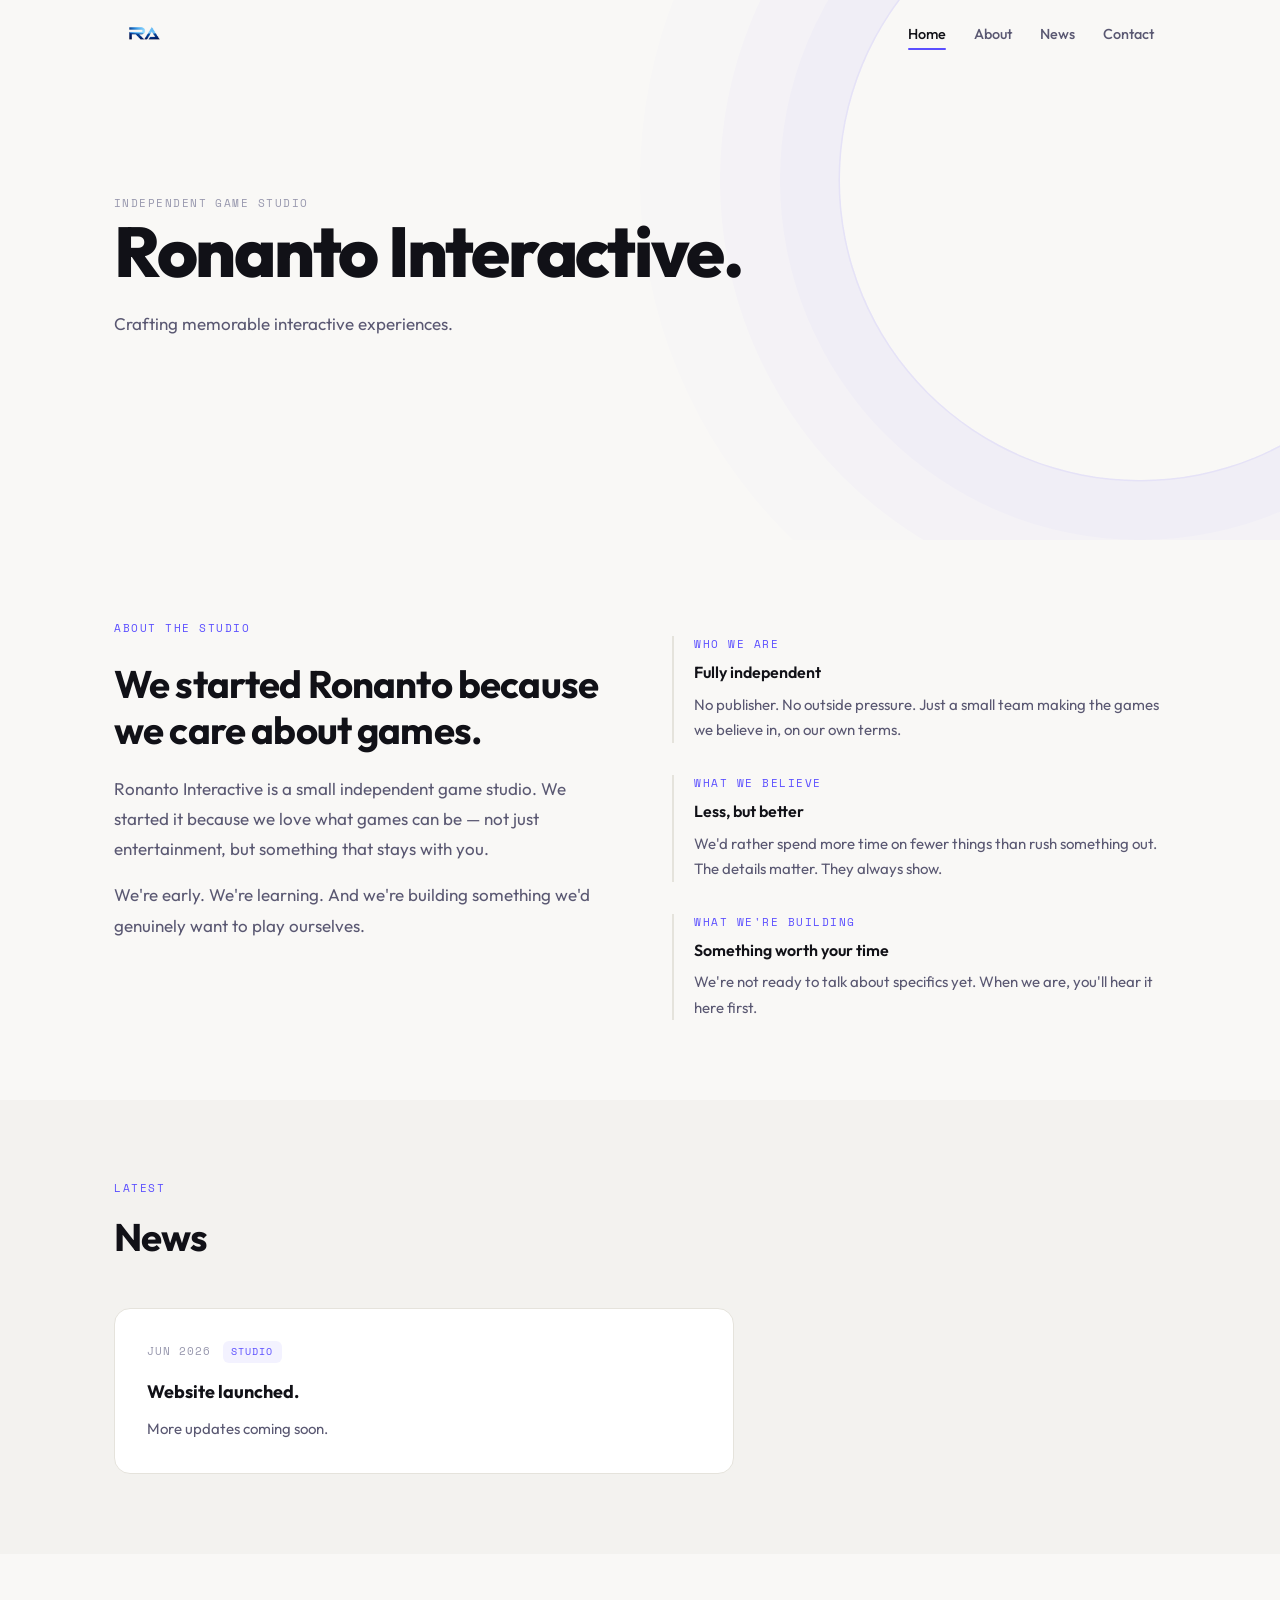
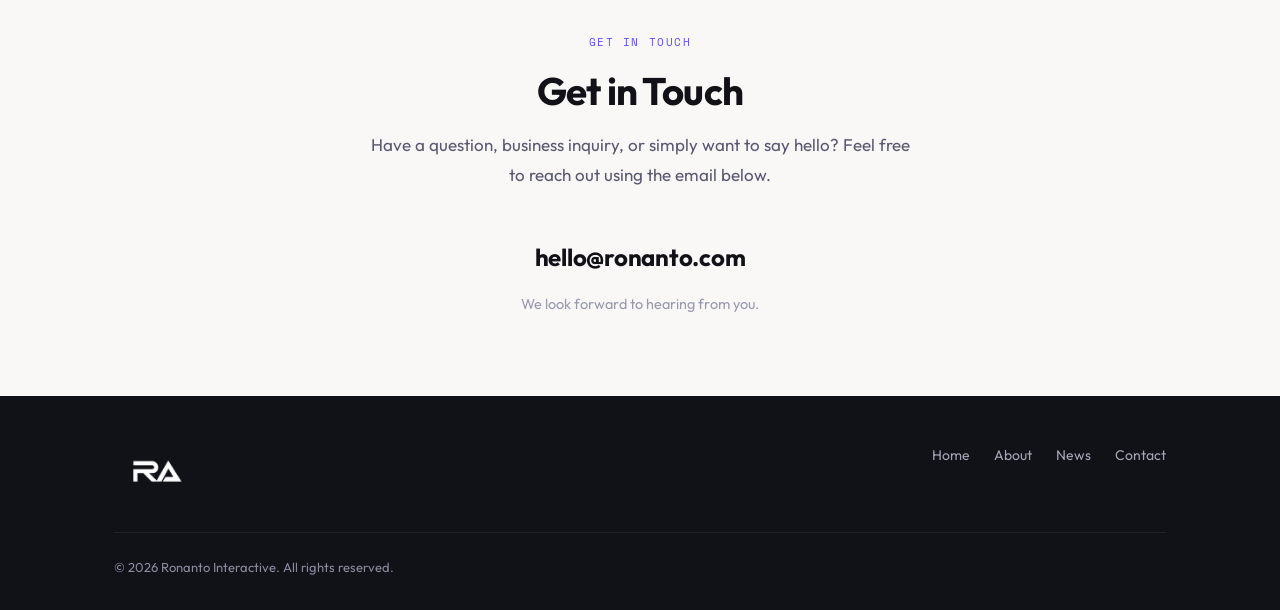
==== index.html @ 03b4ce4c "git commit -m "feat: complete Ronanto Interactive website - build responsive homepage - integrate of" ====
<!DOCTYPE html>
<html lang="en">
<head>
  <meta charset="UTF-8" />
  <meta name="viewport" content="width=device-width, initial-scale=1.0" />
  <meta http-equiv="X-UA-Compatible" content="IE=edge" />

  <!-- ─── Primary SEO ─────────────────────────────────────── -->
  <title>Ronanto Interactive — Independent Game Studio</title>
  <meta
    name="description"
    content="Ronanto Interactive is an independent game studio crafting memorable interactive experiences. Built with intention, craft, and care."
  />
  <meta name="robots"  content="index, follow" />
  <meta name="author"  content="Ronanto Interactive" />

  <!-- Canonical URL -->
  <link rel="canonical" href="https://ronanto.com/" />

  <!-- Browser theme color (mobile address bar) -->
  <meta name="theme-color" content="#F9F8F6" />

  <!-- ─── Open Graph ──────────────────────────────────────── -->
  <meta property="og:type"        content="website" />
  <meta property="og:url"         content="https://ronanto.com/" />
  <meta property="og:site_name"   content="Ronanto Interactive" />
  <meta property="og:title"       content="Ronanto Interactive — Independent Game Studio" />
  <meta property="og:description" content="Crafting memorable interactive experiences. Built with intention, craft, and care." />

  <!-- ─── Twitter / X Card ───────────────────────────────── -->
  <meta name="twitter:card"        content="summary" />
  <meta name="twitter:site"        content="@ronantogames" />
  <meta name="twitter:title"       content="Ronanto Interactive" />
  <meta name="twitter:description" content="An independent game studio crafting memorable interactive experiences." />

  <!-- ─── Favicon (pointing to official PNG logo) ─────────── -->
  <link rel="icon" type="image/png" href="images/logo/ronanto-logo.png" />

  <!-- ─── Fonts ───────────────────────────────────────────── -->
  <link rel="preconnect" href="https://fonts.googleapis.com" />
  <link rel="preconnect" href="https://fonts.gstatic.com" crossorigin />
  <link
    href="https://fonts.googleapis.com/css2?family=Outfit:wght@400;500;600;700;800&family=Space+Mono:wght@400;700&display=swap"
    rel="stylesheet"
  />

  <!-- ─── Stylesheet ──────────────────────────────────────── -->
  <link rel="stylesheet" href="css/main.css" />
</head>

<body>

  <!-- ═══════════════════════════════════════════════════════
       NAVIGATION
       Fixed top bar. Transparent over hero, white on scroll.
       ═══════════════════════════════════════════════════════ -->
  <header id="site-header" role="banner">
    <div class="container nav__inner">

      <a href="#hero" class="nav__logo" aria-label="Ronanto Interactive — go to top">
        <img
          src="images/logo/ronanto-logo.png"
          alt="Ronanto Interactive logo"
          class="nav__logo-img"
          width="1536"
          height="1024"
          loading="eager"
          decoding="async"
          draggable="false"
        />
      </a>

      <!-- Desktop navigation -->
      <nav aria-label="Primary navigation">
        <ul class="nav__links" role="list">
          <li>
            <a href="#hero"    class="nav__link is-active" data-section="hero">
              Home
            </a>
          </li>
          <li>
            <a href="#about"   class="nav__link"           data-section="about">
              About
            </a>
          </li>
          <li>
            <a href="#news"    class="nav__link"           data-section="news">
              News
            </a>
          </li>
          <!--
            FUTURE PAGE SLOT: insert <li><a href="games.html" …>Games</a></li>
            between News and Contact without changing anything else.
          -->
          <li>
            <a href="#contact" class="nav__link"           data-section="contact">
              Contact
            </a>
          </li>
        </ul>
      </nav>

      <!-- Mobile hamburger -->
      <button
        id="hamburger"
        class="nav__hamburger"
        aria-label="Open navigation menu"
        aria-expanded="false"
        aria-controls="mobile-menu"
      >
        <span></span>
        <span></span>
        <span></span>
      </button>

    </div>
  </header>

  <!-- Mobile menu drawer -->
  <div
    id="mobile-menu"
    role="dialog"
    aria-label="Navigation menu"
    aria-hidden="true"
  >
    <a href="#hero"    class="nav__link" data-section="hero">Home</a>
    <a href="#about"   class="nav__link" data-section="about">About</a>
    <a href="#news"    class="nav__link" data-section="news">News</a>
    <a href="#contact" class="nav__link" data-section="contact">Contact</a>
  </div>


  <!-- ═══════════════════════════════════════════════════════
       MAIN CONTENT
       ═══════════════════════════════════════════════════════ -->
  <main id="main-content">

    <!-- ───────────────────────────────────────────────────────
         SECTION 1 · HERO
         ~60 vh. Typography-first. One primary CTA.
         ─────────────────────────────────────────────────────── -->
    <section id="hero" aria-labelledby="hero-heading">
      <div class="container">

        <!-- Studio label (Space Mono) -->
        <span class="hero__label t-mono" aria-label="Independent Game Studio">
          Independent Game Studio
        </span>

        <!-- Studio name — single H1 per page -->
        <h1 class="hero__title t-display" id="hero-heading">
          Ronanto Interactive.
        </h1>

        <!-- Tagline -->
        <p class="hero__tagline t-body">
          Crafting memorable interactive experiences.
        </p>

      </div>
    </section>


    <!-- ───────────────────────────────────────────────────────
         SECTION 2 · ABOUT PREVIEW
         Who we are · What we believe · What we're building.
         No games mentioned.
         ─────────────────────────────────────────────────────── -->
    <section id="about" class="section" aria-labelledby="about-heading">
      <div class="container">
        <div class="about__grid">

          <!-- Left: intro text -->
          <div class="about__text">
            <span class="label reveal">About the Studio</span>
            <h2 class="t-h2 reveal reveal--d1" id="about-heading">
              We started Ronanto because we care about games.
            </h2>
            <p class="t-body reveal reveal--d2">
              Ronanto Interactive is a small independent game studio.
              We started it because we love what games can be — not just
              entertainment, but something that stays with you.
            </p>
            <p class="t-body reveal reveal--d3">
              We're early. We're learning. And we're building something
              we'd genuinely want to play ourselves.
            </p>
          </div>

          <!-- Right: three facts -->
          <div class="about__facts" aria-label="Studio values">

            <div class="fact reveal reveal--d1">
              <span class="label">Who we are</span>
              <h3 class="fact__title">Fully independent</h3>
              <p class="fact__body">
                No publisher. No outside pressure. Just a small team
                making the games we believe in, on our own terms.
              </p>
            </div>

            <div class="fact reveal reveal--d2">
              <span class="label">What we believe</span>
              <h3 class="fact__title">Less, but better</h3>
              <p class="fact__body">
                We'd rather spend more time on fewer things than rush
                something out. The details matter. They always show.
              </p>
            </div>

            <div class="fact reveal reveal--d3">
              <span class="label">What we're building</span>
              <h3 class="fact__title">Something worth your time</h3>
              <p class="fact__body">
                We're not ready to talk about specifics yet. When we are,
                you'll hear it here first.
              </p>
            </div>

          </div>

        </div>
      </div>
    </section>


    <!-- ───────────────────────────────────────────────────────
         SECTION 3 · LATEST NEWS
         Single real update. Intentionally minimal.
         ─────────────────────────────────────────────────────── -->
    <section id="news" class="section section--alt" aria-labelledby="news-heading">
      <div class="container">

        <div class="section-intro reveal">
          <span class="label">Latest</span>
          <h2 class="t-h2 section-intro__title" id="news-heading">News</h2>
        </div>

        <!-- Single update card -->
        <article
          class="news-card reveal reveal--d1"
          aria-labelledby="news-item-1-title"
        >
          <div class="news-card__meta">
            <time class="news-card__date" datetime="2026-06">Jun 2026</time>
            <span class="news-card__tag">Studio</span>
          </div>
          <h3 class="news-card__title" id="news-item-1-title">
            Website launched.
          </h3>
          <p class="news-card__body">
            More updates coming soon.
          </p>
        </article>

      </div>
    </section>


    <!-- ───────────────────────────────────────────────────────
         SECTION 4 · CONTACT
         Centered. Simple. One button.
         ─────────────────────────────────────────────────────── -->
    <section id="contact" class="section" aria-labelledby="contact-heading">
      <div class="container">

        <div class="section-intro section-intro--center reveal">
          <span class="label">Get in Touch</span>
          <h2 class="t-h2 section-intro__title" id="contact-heading">
            Get in Touch
          </h2>
          <p class="t-body section-intro__body">
            Have a question, business inquiry, or simply want to say hello?
            Feel free to reach out using the email below.
          </p>
        </div>

        <div class="contact__body reveal reveal--d1">
          <!-- Plain text — intentionally not a mailto link -->
          <p class="contact__email-text">hello@ronanto.com</p>
          <p class="contact__note t-small">
            We look forward to hearing from you.
          </p>
        </div>

      </div>
    </section>

  </main>


  <!-- ═══════════════════════════════════════════════════════
       FOOTER
       Dark. Studio name, tagline, nav links, copyright.
       ═══════════════════════════════════════════════════════ -->
  <footer id="site-footer" role="contentinfo">
    <div class="container">

      <div class="footer__top">

        <!-- Official Ronanto Interactive logo -->
        <div class="footer__brand">
          <a href="#hero" aria-label="Ronanto Interactive — go to top">
            <img
              src="images/logo/ronanto-logo-white.png"
              alt="Ronanto Interactive logo"
              class="footer__logo-img"
              width="1536"
              height="1024"
              loading="lazy"
              decoding="async"
              draggable="false"
            />
          </a>
        </div>

        <!-- Footer navigation -->
        <nav class="footer__nav" aria-label="Footer navigation">
          <a href="#hero">Home</a>
          <a href="#about">About</a>
          <a href="#news">News</a>
          <!--
            FUTURE: insert <a href="games.html">Games</a> here
            when the Games page is ready.
          -->
          <a href="#contact">Contact</a>
        </nav>

      </div>

      <!-- Bottom row: copyright -->
      <div class="footer__bottom">
        <p class="footer__copy">
          &copy; <span id="footer-year"></span> Ronanto Interactive.
          All rights reserved.
        </p>
      </div>

    </div>
  </footer>


  <!-- ═══════════════════════════════════════════════════════
       SCRIPTS
       ═══════════════════════════════════════════════════════ -->
  <script src="js/main.js"></script>

  <!-- Inline: set copyright year dynamically -->
  <script>
    document.getElementById('footer-year').textContent = new Date().getFullYear();
  </script>

</body>
</html>
---- css/main.css ----
/* ============================================================
   Ronanto Interactive — main.css  |  Version 2.0
   Light Theme · Single stylesheet

   Sections:
     1. Variables
     2. Base
     3. Typography
     4. Layout
     5. Components
        5a. Label
        5b. Section Intro
        5c. Buttons
        5d. Navigation
        5e. Hero
        5f. About Preview
        5g. Latest News
        5h. Contact
        5i. Footer
     6. Animations
     7. Responsive
     8. Utilities
   ============================================================ */

@import url('https://fonts.googleapis.com/css2?family=Outfit:wght@400;500;600;700;800&family=Space+Mono:wght@400;700&display=swap');


/* ============================================================
   1. VARIABLES
   Design tokens — edit here to update the entire site.
   ============================================================ */
:root {
  /* — Backgrounds — */
  --bg:         #F9F8F6;   /* Page: warm off-white */
  --bg-alt:     #F3F2EF;   /* Alternate section tint */
  --surface:    #FFFFFF;   /* Cards, nav on scroll */
  --bg-dark:    #111118;   /* Footer */

  /* — Borders — */
  --border:     #E5E3DC;
  --border-mid: #D4D1C7;

  /* — Text — */
  --text-1:  #111117;   /* Primary */
  --text-2:  #5A5872;   /* Secondary body copy */
  --text-3:  #9898AE;   /* Muted, labels */

  /* — Text on dark (footer) — */
  --text-dark-1: #EEEEF5;

  /* — Accent: single violet — */
  --accent:        #5B4FFF;
  --accent-hover:  #4940E8;
  --accent-bg:     rgba(91, 79, 255, 0.07);
  --accent-border: rgba(91, 79, 255, 0.18);

  /* — Typography — */
  --font-sans: 'Outfit', sans-serif;
  --font-mono: 'Space Mono', monospace;

  /* — Spacing (4 px base) — */
  --s-1:  0.25rem;   /*  4 px */
  --s-2:  0.5rem;    /*  8 px */
  --s-3:  0.75rem;   /* 12 px */
  --s-4:  1rem;      /* 16 px */
  --s-5:  1.25rem;   /* 20 px */
  --s-6:  1.5rem;    /* 24 px */
  --s-8:  2rem;      /* 32 px */
  --s-10: 2.5rem;    /* 40 px */
  --s-12: 3rem;      /* 48 px */
  --s-16: 4rem;      /* 64 px */
  --s-20: 5rem;      /* 80 px */
  --s-24: 6rem;      /* 96 px */

  /* — Border radius — */
  --r-sm:   6px;
  --r-md:   10px;
  --r-lg:   16px;
  --r-full: 9999px;

  /* — Shadows — */
  --shadow-sm:  0 1px 3px rgba(0, 0, 0, 0.06);
  --shadow-md:  0 4px 16px rgba(0, 0, 0, 0.08);
  --shadow-nav: 0 1px 0 var(--border), 0 2px 12px rgba(0, 0, 0, 0.06);

  /* — Transitions — */
  --ease:     cubic-bezier(0.4, 0, 0.2, 1);
  --ease-out: cubic-bezier(0.16, 1, 0.3, 1);
  --t-fast: 0.15s;
  --t-base: 0.22s;
  --t-slow: 0.4s;

  /* — Layout — */
  --nav-h: 68px;
  --max-w: 1100px;
}


/* ============================================================
   2. BASE
   Reset and sensible element defaults.
   ============================================================ */

*,
*::before,
*::after {
  box-sizing: border-box;
  margin: 0;
  padding: 0;
}

html {
  font-size: 16px;
  scroll-behavior: smooth;
  -webkit-font-smoothing: antialiased;
  -moz-osx-font-smoothing: grayscale;
  text-rendering: optimizeLegibility;
}

body {
  background-color: var(--bg);
  color: var(--text-1);
  font-family: var(--font-sans);
  line-height: 1.6;
  overflow-x: hidden;
}

img {
  max-width: 100%;
  height: auto;
  display: block;
}

a {
  color: inherit;
  text-decoration: none;
}

ul,
ol {
  list-style: none;
}

button {
  font-family: inherit;
  cursor: pointer;
  border: none;
  background: none;
  color: inherit;
}


/* ============================================================
   3. TYPOGRAPHY
   Reusable type scale classes.
   ============================================================ */

/* — Display: hero heading — */
.t-display {
  font-family: var(--font-sans);
  font-size: clamp(2.6rem, 5.5vw, 4.75rem);
  font-weight: 800;
  line-height: 1.06;
  letter-spacing: -0.032em;
  color: var(--text-1);
}

/* — Section headings — */
.t-h2 {
  font-family: var(--font-sans);
  font-size: clamp(1.7rem, 3vw, 2.5rem);
  font-weight: 700;
  line-height: 1.2;
  letter-spacing: -0.022em;
  color: var(--text-1);
}

/* — Card / fact headings — */
.t-h3 {
  font-family: var(--font-sans);
  font-size: 1.0625rem;
  font-weight: 600;
  line-height: 1.4;
  letter-spacing: -0.01em;
  color: var(--text-1);
}

/* — Body copy — */
.t-body {
  font-size: 1.0625rem;
  line-height: 1.78;
  color: var(--text-2);
}

/* — Small / supporting text — */
.t-small {
  font-size: 0.9rem;
  line-height: 1.65;
  color: var(--text-3);
}

/* — Monospace label (Space Mono) — */
.t-mono {
  font-family: var(--font-mono);
  font-size: 0.7rem;
  letter-spacing: 0.13em;
  text-transform: uppercase;
  color: var(--text-3);
}


/* ============================================================
   4. LAYOUT
   Container, section wrappers.
   ============================================================ */

/* Centered content column */
.container {
  width: 100%;
  max-width: var(--max-w);
  margin-inline: auto;
  padding-inline: var(--s-6);
}

/* Standard section vertical padding */
.section {
  padding-block: var(--s-20);
}

/* Alternating section background */
.section--alt {
  background-color: var(--bg-alt);
}


/* ============================================================
   5. COMPONENTS
   Reusable UI components.
   ============================================================ */

/* ────────────────────────────────────────────────────────────
   5a. Label
   Small monospace category labels (e.g. "About the Studio")
   ──────────────────────────────────────────────────────────── */
.label {
  display: block;
  font-family: var(--font-mono);
  font-size: 0.68rem;
  font-weight: 400;
  letter-spacing: 0.14em;
  text-transform: uppercase;
  color: var(--accent);
  margin-bottom: var(--s-4);
}

/* ────────────────────────────────────────────────────────────
   5b. Section Intro
   Reusable heading + body copy block for section openers.
   ──────────────────────────────────────────────────────────── */
.section-intro {
  margin-bottom: var(--s-12);
}

.section-intro--center {
  text-align: center;
  max-width: 540px;
  margin-inline: auto;
}

.section-intro__title {
  margin-bottom: var(--s-4);
}

.section-intro__body {
  margin-top: var(--s-4);
}

/* ────────────────────────────────────────────────────────────
   5c. Buttons
   .btn--primary  filled violet (used in future pages)
   .link          inline text link
   ──────────────────────────────────────────────────────────── */
.btn {
  display: inline-flex;
  align-items: center;
  gap: var(--s-2);
  font-family: var(--font-sans);
  font-size: 0.9375rem;
  font-weight: 600;
  padding: 0.75rem 1.625rem;
  border-radius: var(--r-full);
  border: 1.5px solid transparent;
  cursor: pointer;
  white-space: nowrap;
  text-decoration: none;
  transition:
    background   var(--t-base) var(--ease),
    border-color var(--t-base) var(--ease),
    box-shadow   var(--t-base) var(--ease),
    color        var(--t-base) var(--ease),
    transform    var(--t-base) var(--ease);
}

.btn--primary {
  background: var(--accent);
  color: #fff;
  box-shadow: 0 2px 8px rgba(91, 79, 255, 0.20);
}

.btn--primary:hover {
  background: var(--accent-hover);
  box-shadow: 0 4px 16px rgba(91, 79, 255, 0.28);
  transform: translateY(-1px);
}

.btn--primary:active {
  transform: translateY(0);
  box-shadow: 0 1px 4px rgba(91, 79, 255, 0.16);
}

/* Inline link */
.link {
  color: var(--accent);
  font-weight: 500;
  text-underline-offset: 3px;
  transition: opacity var(--t-base);
}

.link:hover {
  opacity: 0.72;
}

/* ────────────────────────────────────────────────────────────
   5d. Navigation
   Fixed top navigation with scroll-triggered glass effect.
   ──────────────────────────────────────────────────────────── */
#site-header {
  position: fixed;
  inset: 0 0 auto;
  height: var(--nav-h);
  z-index: 100;
  /* No background until scrolled — blends into hero */
  transition:
    background  var(--t-base) var(--ease),
    box-shadow  var(--t-base) var(--ease);
}

#site-header.scrolled {
  background: var(--surface);
  box-shadow: var(--shadow-nav);
}

.nav__inner {
  display: flex;
  align-items: center;
  justify-content: space-between;
  height: 100%;
}

/* Logo */
.nav__logo {
  display: flex;
  align-items: center;
  gap: var(--s-3);
  flex-shrink: 0;
  transition: opacity var(--t-fast);
}

.nav__logo:hover {
  opacity: 0.68;
}

/* Official logo image — sized by height, aspect ratio preserved */
.nav__logo-img {
  height: 40px;          /* fits comfortably inside the 68px nav */
  width: auto;           /* preserves native aspect ratio */
  display: block;
  max-width: 100%;       /* scales down from native resolution */
}

/* Desktop links */
.nav__links {
  display: flex;
  align-items: center;
  gap: var(--s-1);
}

.nav__link {
  position: relative;
  font-size: 0.9rem;
  font-weight: 500;
  color: var(--text-2);
  padding: var(--s-2) var(--s-3);
  border-radius: var(--r-sm);
  transition: color var(--t-fast);
}

/* Underline indicator */
.nav__link::after {
  content: '';
  position: absolute;
  bottom: 1px;
  left: var(--s-3);
  right: var(--s-3);
  height: 2px;
  background: var(--accent);
  border-radius: var(--r-full);
  transform: scaleX(0);
  transform-origin: left;
  transition: transform var(--t-base) var(--ease-out);
}

.nav__link:hover {
  color: var(--text-1);
}

.nav__link:hover::after,
.nav__link.is-active::after {
  transform: scaleX(1);
}

.nav__link.is-active {
  color: var(--text-1);
}

/* Hamburger button (hidden on desktop) */
.nav__hamburger {
  display: none;
  width: 44px;
  height: 44px;
  flex-direction: column;
  align-items: center;
  justify-content: center;
  gap: 5px;
  padding: var(--s-2);
  border-radius: var(--r-sm);
  transition: background var(--t-fast);
}

.nav__hamburger:hover {
  background: var(--bg-alt);
}

.nav__hamburger span {
  display: block;
  width: 20px;
  height: 2px;
  background: var(--text-1);
  border-radius: var(--r-full);
  transition:
    transform var(--t-base) var(--ease-out),
    opacity   var(--t-fast),
    width     var(--t-base) var(--ease-out);
}

/* Open state — animates to ✕ */
.nav__hamburger[aria-expanded="true"] span:nth-child(1) {
  transform: translateY(7px) rotate(45deg);
}

.nav__hamburger[aria-expanded="true"] span:nth-child(2) {
  opacity: 0;
  width: 0;
}

.nav__hamburger[aria-expanded="true"] span:nth-child(3) {
  transform: translateY(-7px) rotate(-45deg);
}

/* Mobile menu drawer */
#mobile-menu {
  position: fixed;
  inset: var(--nav-h) 0 auto;
  background: var(--surface);
  border-bottom: 1px solid var(--border);
  padding: var(--s-3) var(--s-6) var(--s-8);
  display: flex;
  flex-direction: column;
  /* Slide in from above */
  transform: translateY(-108%);
  opacity: 0;
  transition:
    transform var(--t-slow) var(--ease-out),
    opacity   var(--t-base) var(--ease);
  z-index: 99;
  pointer-events: none;
}

#mobile-menu.is-open {
  transform: translateY(0);
  opacity: 1;
  pointer-events: auto;
}

/* Mobile links override desktop styles */
#mobile-menu .nav__link {
  font-size: 1rem;
  padding: var(--s-4) 0;
  border-bottom: 1px solid var(--border);
  border-radius: 0;
}

#mobile-menu .nav__link::after {
  display: none;
}

/* ────────────────────────────────────────────────────────────
   5e. Hero
   ~60 vh, CSS-only background, typography-first.
   ──────────────────────────────────────────────────────────── */
#hero {
  min-height: 60vh;
  display: flex;
  align-items: center;
  padding-top: var(--nav-h);
  padding-bottom: var(--s-20);
  position: relative;
  overflow: hidden;
  background: var(--bg);
}

/*
 * Hero decorative element — a single large, soft arc.
 * Purely visual. No semantic value. Extremely low opacity
 * so it never competes with the typography.
 */
#hero::before {
  content: '';
  position: absolute;
  /* Positioned to the right side, partially off-screen */
  top: -120px;
  right: -160px;
  width: 600px;
  height: 600px;
  border-radius: 50%;
  /* Two concentric rings using box-shadow, no fill */
  background: transparent;
  box-shadow:
    0 0 0 1.5px rgba(91, 79, 255, 0.07),
    0 0 0 60px rgba(91, 79, 255, 0.025),
    0 0 0 120px rgba(91, 79, 255, 0.018),
    0 0 0 200px rgba(91, 79, 255, 0.01);
  pointer-events: none;
  /* Prevent it from adding scroll width */
  transform: translate(0, 0);
}

.hero__label {
  margin-bottom: var(--s-5);
}

.hero__title {
  margin-bottom: var(--s-5);
}

.hero__tagline {
  max-width: 480px;
  /* No margin-bottom needed — no button below */
}

/* ────────────────────────────────────────────────────────────
   5f. About Preview
   2-column: intro text | three facts
   ──────────────────────────────────────────────────────────── */
.about__grid {
  display: grid;
  grid-template-columns: 1fr 1fr;
  gap: var(--s-16);
  align-items: start;
}

/* Spacing between paragraphs in the text column */
.about__text p + p {
  margin-top: var(--s-4);
}

.about__text .label {
  margin-bottom: var(--s-6);
}

.about__text .t-h2 {
  margin-bottom: var(--s-5);
}

/* Stacked facts */
.about__facts {
  display: flex;
  flex-direction: column;
  gap: var(--s-8);
  padding-top: var(--s-4);
}

/* Individual fact item */
.fact {
  padding-left: var(--s-5);
  border-left: 2px solid var(--border);
  transition: border-color var(--t-base);
}

.fact:hover {
  border-left-color: var(--accent);
}

.fact .label {
  margin-bottom: var(--s-2);
}

.fact__title {
  font-size: 1rem;
  font-weight: 600;
  color: var(--text-1);
  margin-bottom: var(--s-2);
  line-height: 1.4;
}

.fact__body {
  font-size: 0.9375rem;
  color: var(--text-2);
  line-height: 1.7;
}

/* ────────────────────────────────────────────────────────────
   5g. Latest News
   Single-update layout.
   ──────────────────────────────────────────────────────────── */
.news-card {
  background: var(--surface);
  border: 1px solid var(--border);
  border-radius: var(--r-lg);
  padding: var(--s-8);
  max-width: 620px;    /* Keeps the single card from sprawling */
  transition:
    border-color var(--t-base),
    box-shadow   var(--t-base),
    transform    var(--t-base) var(--ease);
}

.news-card:hover {
  border-color: var(--accent-border);
  box-shadow: var(--shadow-md);
  transform: translateY(-2px);
}

.news-card__meta {
  display: flex;
  align-items: center;
  gap: var(--s-3);
  margin-bottom: var(--s-4);
}

.news-card__date {
  font-family: var(--font-mono);
  font-size: 0.66rem;
  letter-spacing: 0.1em;
  text-transform: uppercase;
  color: var(--text-3);
}

.news-card__tag {
  font-family: var(--font-mono);
  font-size: 0.63rem;
  letter-spacing: 0.1em;
  text-transform: uppercase;
  color: var(--accent);
  background: var(--accent-bg);
  padding: 3px 8px;
  border-radius: var(--r-sm);
}

.news-card__title {
  font-size: 1.125rem;
  font-weight: 700;
  color: var(--text-1);
  line-height: 1.4;
  margin-bottom: var(--s-3);
}

.news-card__body {
  font-size: 0.9375rem;
  color: var(--text-2);
  line-height: 1.68;
}

/* Plain supporting note below the card body */
.news-card__note {
  font-size: 0.875rem;
  color: var(--text-3);
  margin-top: var(--s-5);
  font-style: italic;
}

/* ────────────────────────────────────────────────────────────
   5h. Contact
   Centered, minimal.
   ──────────────────────────────────────────────────────────── */
#contact {
  text-align: center;
}

/* Contact body — centers the email block */
.contact__body {
  text-align: center;
}

/* Plain-text email address — not a link */
.contact__email-text {
  font-size: clamp(1.1rem, 2.5vw, 1.5rem);
  font-weight: 700;
  color: var(--text-1);
  letter-spacing: -0.01em;
  margin-bottom: var(--s-4);
  user-select: all;   /* lets visitors copy it easily */
}

/* Response-time note */
.contact__note {
  margin-top: var(--s-3);
  color: var(--text-3);
}

/* ────────────────────────────────────────────────────────────
   5i. Footer
   Dark section. Independent color context.
   ──────────────────────────────────────────────────────────── */
#site-footer {
  background: var(--bg-dark);
  padding-block: var(--s-12) var(--s-8);
}

.footer__top {
  display: flex;
  align-items: flex-start;
  justify-content: space-between;
  gap: var(--s-8);
  padding-bottom: var(--s-8);
  border-bottom: 1px solid rgba(255, 255, 255, 0.07);
  margin-bottom: var(--s-6);
}

/* Official logo in footer — sized for balanced weight, aspect ratio preserved */
.footer__logo-img {
  height: 56px;          /* increased for visual balance */
  width: auto;
  display: block;
  object-fit: contain;
  max-width: 100%;       /* scales down from native resolution */
}

/* Footer nav links */
.footer__nav {
  display: flex;
  align-items: center;
  gap: var(--s-6);
  flex-wrap: wrap;
}

.footer__nav a {
  font-size: 0.875rem;
  color: #A4A4B5;   /* raised for better readability against dark bg */
  transition: color var(--t-base);
}

.footer__nav a:hover {
  color: var(--text-dark-1);
}

.footer__bottom {
  display: flex;
  align-items: center;
  justify-content: space-between;
  flex-wrap: wrap;
  gap: var(--s-3);
}

.footer__copy {
  font-size: 0.8125rem;
  color: #8A8A9E;   /* raised for readability against dark bg */
}


/* ============================================================
   6. ANIMATIONS
   Scroll-reveal (.reveal → .is-revealed) and hero entrance.
   ============================================================ */

/* — Scroll reveal base — */
.reveal {
  opacity: 0;
  transform: translateY(16px);   /* reduced from 22px — subtler entrance */
  transition:
    opacity   0.55s var(--ease-out),
    transform 0.55s var(--ease-out);
}

.reveal.is-revealed {
  opacity: 1;
  transform: translateY(0);
}

/* Stagger delay helpers */
.reveal--d1 { transition-delay: 0.08s; }
.reveal--d2 { transition-delay: 0.16s; }
.reveal--d3 { transition-delay: 0.24s; }
.reveal--d4 { transition-delay: 0.32s; }

/* — Hero entrance (plays on page load, not on scroll) — */
@keyframes fadeUp {
  from {
    opacity: 0;
    transform: translateY(18px);
  }
  to {
    opacity: 1;
    transform: translateY(0);
  }
}

.hero__label   { animation: fadeUp 0.55s var(--ease-out) 0.08s both; }
.hero__title   { animation: fadeUp 0.6s  var(--ease-out) 0.18s both; }
.hero__tagline { animation: fadeUp 0.6s  var(--ease-out) 0.3s  both; }


/* ============================================================
   7. RESPONSIVE
   ============================================================ */

/* — Tablet ≤ 1024 px — */
@media (max-width: 1024px) {
  /* Stack about grid to single column */
  .about__grid {
    grid-template-columns: 1fr;
    gap: var(--s-12);
  }

  /* Facts column comes below text on tablet */
  .about__facts {
    padding-top: 0;
  }
}

/* — Mobile ≤ 768 px — */
@media (max-width: 768px) {
  :root {
    --nav-h: 60px;
  }

  .nav__logo-img {
    height: 34px;        /* scaled down for mobile nav height */
  }

  /* Show hamburger, hide desktop links */
  .nav__hamburger { display: flex; }
  .nav__links     { display: none; }

  /* Section padding reduction */
  .section {
    padding-block: var(--s-16);
  }

  .hero__tagline {
    max-width: 100%;
  }

  /* Stack footer top row */
  .footer__top {
    flex-direction: column;
    gap: var(--s-6);
  }

  .footer__bottom {
    flex-direction: column;
    align-items: flex-start;
  }
}

/* — Small ≤ 480 px — */
@media (max-width: 480px) {
  .container {
    padding-inline: var(--s-4);
  }

  .footer__nav {
    gap: var(--s-4) var(--s-5);
  }
}


/* ============================================================
   8. UTILITIES
   ============================================================ */

/* Accessible visually-hidden text */
.sr-only {
  position: absolute;
  width: 1px;
  height: 1px;
  padding: 0;
  margin: -1px;
  overflow: hidden;
  clip: rect(0, 0, 0, 0);
  white-space: nowrap;
  border: 0;
}

/* — Respect reduced motion preference — */
@media (prefers-reduced-motion: reduce) {
  /* Disable all transitions and animations */
  *,
  *::before,
  *::after {
    animation-duration: 0.01ms !important;
    animation-iteration-count: 1 !important;
    transition-duration: 0.01ms !important;
    scroll-behavior: auto !important;
  }

  /* Immediately show all reveal elements */
  .reveal {
    opacity: 1;
    transform: none;
  }

  html {
    scroll-behavior: auto;
  }
}
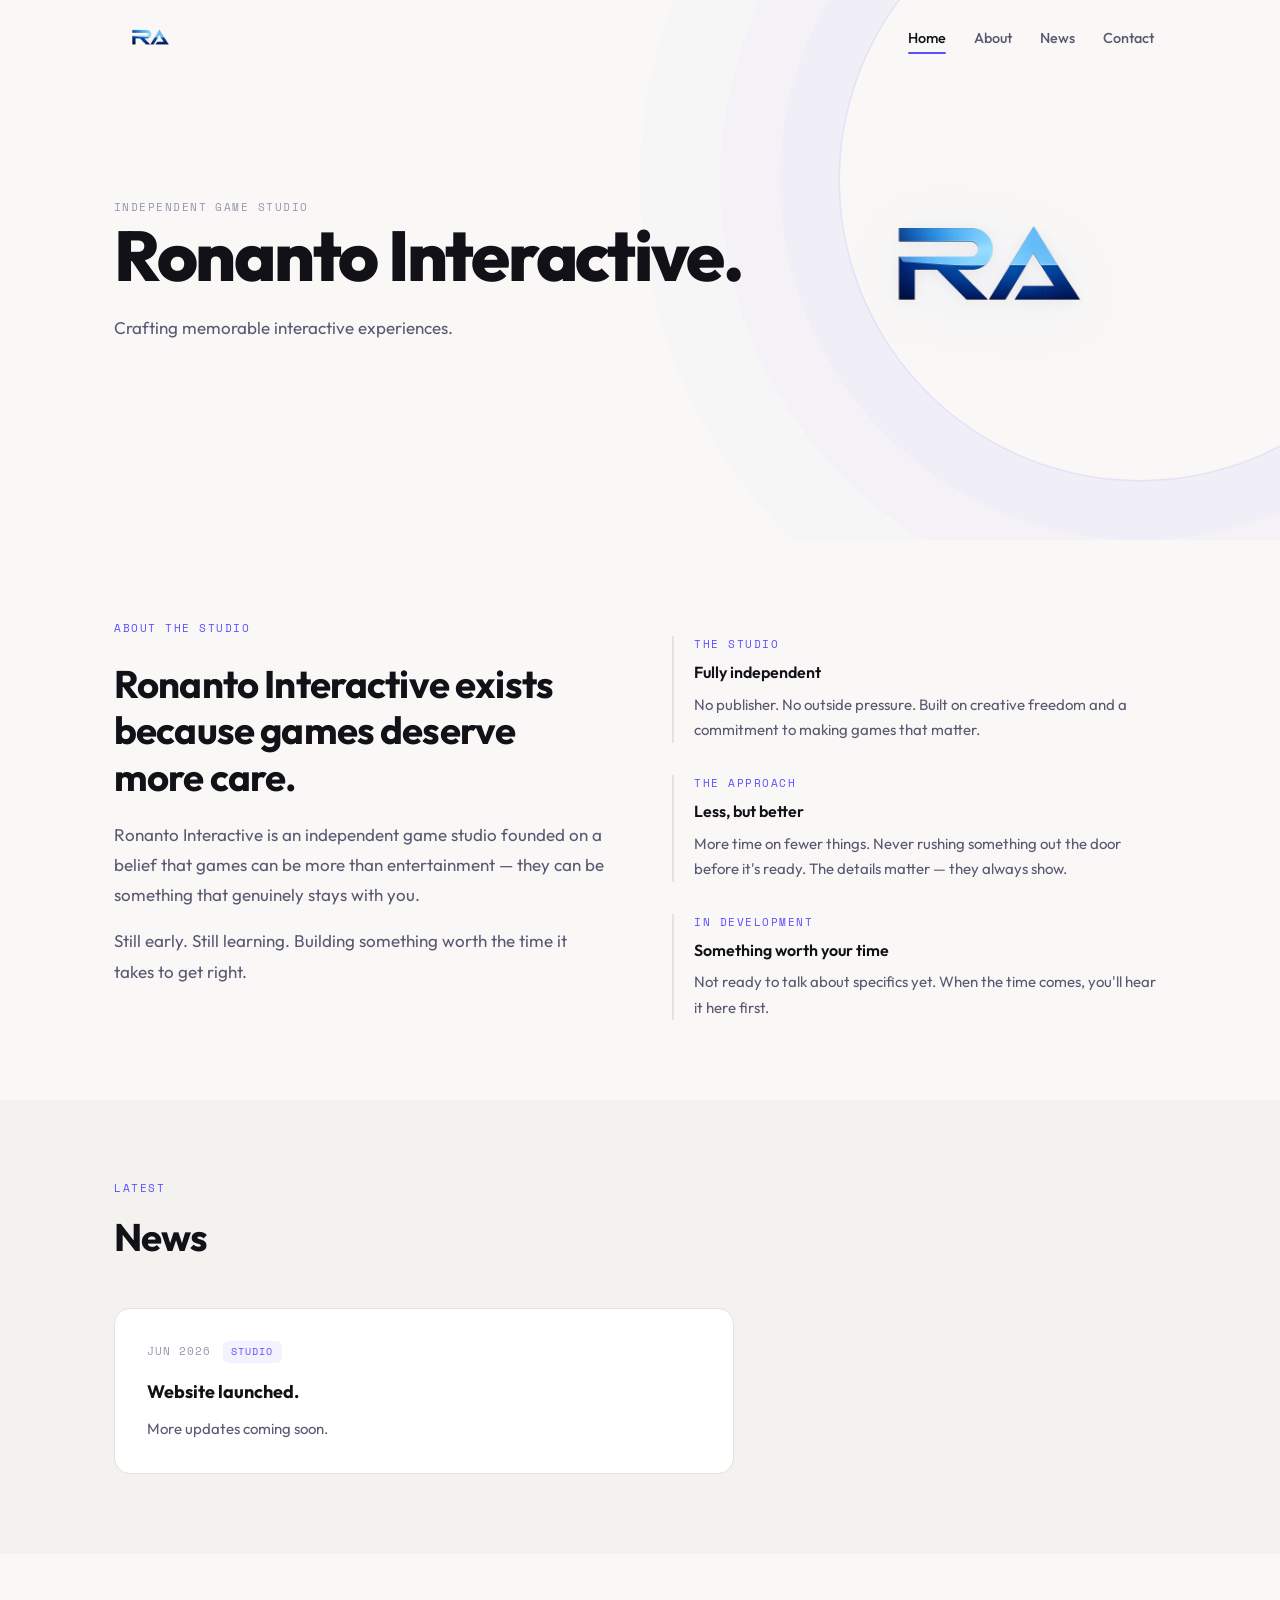
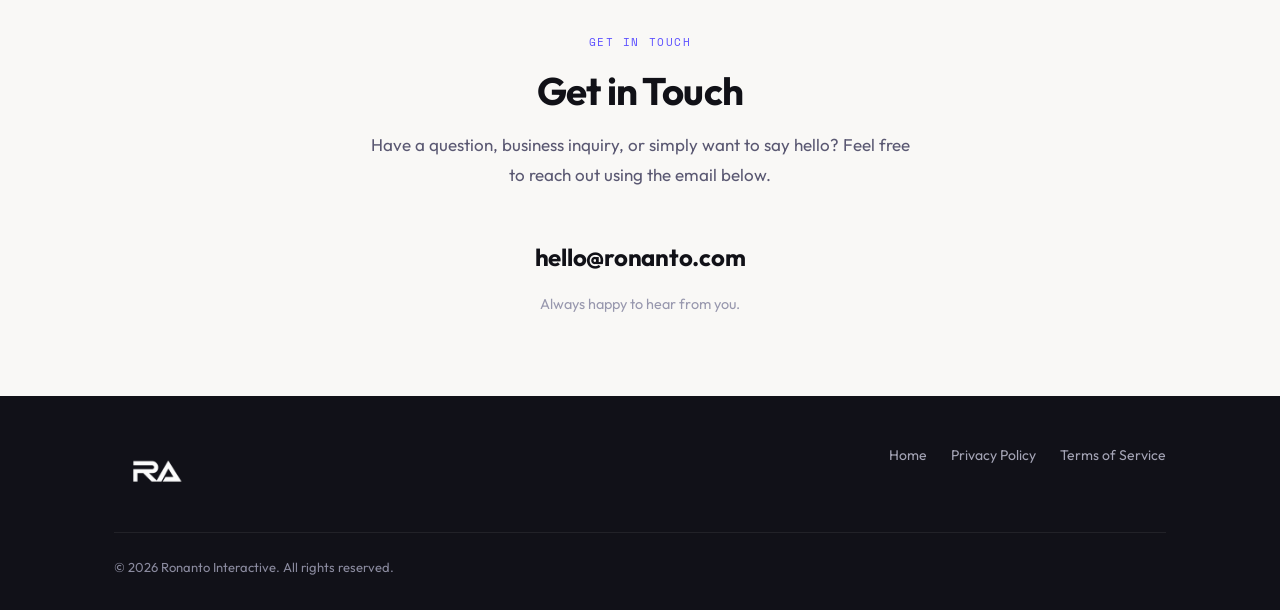
==== commit bde10e2d: "git commit -m "release: Ronanto Interactive website v1.0.0 - finalize homepage - integrate official " ====
--- a/index.html
+++ b/index.html
@@ -141,29 +141,48 @@
          ─────────────────────────────────────────────────────── -->
     <section id="hero" aria-labelledby="hero-heading">
       <div class="container">
-
-        <!-- Studio label (Space Mono) -->
-        <span class="hero__label t-mono" aria-label="Independent Game Studio">
-          Independent Game Studio
-        </span>
-
-        <!-- Studio name — single H1 per page -->
-        <h1 class="hero__title t-display" id="hero-heading">
-          Ronanto Interactive.
-        </h1>
-
-        <!-- Tagline -->
-        <p class="hero__tagline t-body">
-          Crafting memorable interactive experiences.
-        </p>
-
+        <div class="hero__grid">
+
+          <!-- Left: text content -->
+          <div class="hero__text">
+            <!-- Studio label (Space Mono) -->
+            <span class="hero__label t-mono" aria-label="Independent Game Studio">
+              Independent Game Studio
+            </span>
+
+            <!-- Studio name — single H1 per page -->
+            <h1 class="hero__title t-display" id="hero-heading">
+              Ronanto Interactive.
+            </h1>
+
+            <!-- Tagline -->
+            <p class="hero__tagline t-body">
+              Crafting memorable interactive experiences.
+            </p>
+          </div>
+
+          <!-- Right: large logo -->
+          <div class="hero__logo-wrap" aria-hidden="true">
+            <img
+              src="images/logo/ronanto-logo.png"
+              alt=""
+              class="hero__logo-img"
+              width="1536"
+              height="1024"
+              loading="eager"
+              decoding="async"
+              draggable="false"
+            />
+          </div>
+
+        </div>
       </div>
     </section>
 
 
     <!-- ───────────────────────────────────────────────────────
          SECTION 2 · ABOUT PREVIEW
-         Who we are · What we believe · What we're building.
+         About the studio · Values · What's being built.
          No games mentioned.
          ─────────────────────────────────────────────────────── -->
     <section id="about" class="section" aria-labelledby="about-heading">
@@ -174,16 +193,16 @@
           <div class="about__text">
             <span class="label reveal">About the Studio</span>
             <h2 class="t-h2 reveal reveal--d1" id="about-heading">
-              We started Ronanto because we care about games.
+              Ronanto Interactive exists because games deserve more care.
             </h2>
             <p class="t-body reveal reveal--d2">
-              Ronanto Interactive is a small independent game studio.
-              We started it because we love what games can be — not just
-              entertainment, but something that stays with you.
+              Ronanto Interactive is an independent game studio founded
+              on a belief that games can be more than entertainment —
+              they can be something that genuinely stays with you.
             </p>
             <p class="t-body reveal reveal--d3">
-              We're early. We're learning. And we're building something
-              we'd genuinely want to play ourselves.
+              Still early. Still learning. Building something worth
+              the time it takes to get right.
             </p>
           </div>
 
@@ -191,29 +210,30 @@
           <div class="about__facts" aria-label="Studio values">
 
             <div class="fact reveal reveal--d1">
-              <span class="label">Who we are</span>
+              <span class="label">The studio</span>
               <h3 class="fact__title">Fully independent</h3>
               <p class="fact__body">
-                No publisher. No outside pressure. Just a small team
-                making the games we believe in, on our own terms.
+                No publisher. No outside pressure. Built on creative
+                freedom and a commitment to making games that matter.
               </p>
             </div>
 
             <div class="fact reveal reveal--d2">
-              <span class="label">What we believe</span>
+              <span class="label">The approach</span>
               <h3 class="fact__title">Less, but better</h3>
               <p class="fact__body">
-                We'd rather spend more time on fewer things than rush
-                something out. The details matter. They always show.
+                More time on fewer things. Never rushing something out
+                the door before it's ready. The details matter — they
+                always show.
               </p>
             </div>
 
             <div class="fact reveal reveal--d3">
-              <span class="label">What we're building</span>
+              <span class="label">In development</span>
               <h3 class="fact__title">Something worth your time</h3>
               <p class="fact__body">
-                We're not ready to talk about specifics yet. When we are,
-                you'll hear it here first.
+                Not ready to talk about specifics yet. When the time
+                comes, you'll hear it here first.
               </p>
             </div>
 
@@ -279,7 +299,7 @@
           <!-- Plain text — intentionally not a mailto link -->
           <p class="contact__email-text">hello@ronanto.com</p>
           <p class="contact__note t-small">
-            We look forward to hearing from you.
+            Always happy to hear from you.
           </p>
         </div>
 
@@ -317,13 +337,12 @@
         <!-- Footer navigation -->
         <nav class="footer__nav" aria-label="Footer navigation">
           <a href="#hero">Home</a>
-          <a href="#about">About</a>
-          <a href="#news">News</a>
+          <a href="privacy.html">Privacy Policy</a>
+          <a href="terms.html">Terms of Service</a>
           <!--
             FUTURE: insert <a href="games.html">Games</a> here
             when the Games page is ready.
           -->
-          <a href="#contact">Contact</a>
         </nav>
 
       </div>
--- a/css/main.css
+++ b/css/main.css
@@ -91,7 +91,7 @@
   --t-slow: 0.4s;
 
   /* — Layout — */
-  --nav-h: 68px;
+  --nav-h: 76px;
   --max-w: 1100px;
 }
 
@@ -372,7 +372,7 @@
 
 /* Official logo image — sized by height, aspect ratio preserved */
 .nav__logo-img {
-  height: 40px;          /* fits comfortably inside the 68px nav */
+  height: 48px;          /* slightly larger for more visual presence */
   width: auto;           /* preserves native aspect ratio */
   display: block;
   max-width: 100%;       /* scales down from native resolution */
@@ -506,7 +506,7 @@
 
 /* ────────────────────────────────────────────────────────────
    5e. Hero
-   ~60 vh, CSS-only background, typography-first.
+   Two-column: text left, logo right.
    ──────────────────────────────────────────────────────────── */
 #hero {
   min-height: 60vh;
@@ -545,6 +545,18 @@
   transform: translate(0, 0);
 }
 
+/* Two-column grid: text | logo */
+.hero__grid {
+  display: grid;
+  grid-template-columns: 1fr auto;
+  align-items: center;
+  gap: var(--s-16);
+}
+
+.hero__text {
+  min-width: 0; /* prevent text overflow blowing out the grid */
+}
+
 .hero__label {
   margin-bottom: var(--s-5);
 }
@@ -557,6 +569,26 @@
   max-width: 480px;
   /* No margin-bottom needed — no button below */
 }
+
+/* Large hero logo — right column */
+.hero__logo-wrap {
+  display: flex;
+  align-items: center;
+  justify-content: flex-end;
+  flex-shrink: 0;
+}
+
+.hero__logo-img {
+  width: clamp(200px, 28vw, 380px);
+  height: auto;
+  display: block;
+  /* Soft entrance — slightly longer than text so it settles last */
+  animation: fadeUp 0.7s var(--ease-out) 0.4s both;
+  /* Subtle drop shadow so it lifts off the bg */
+  filter: drop-shadow(0 8px 32px rgba(91, 79, 255, 0.08))
+          drop-shadow(0 2px 8px rgba(0, 0, 0, 0.06));
+}
+
 
 /* ────────────────────────────────────────────────────────────
    5f. About Preview
@@ -820,6 +852,174 @@
 .hero__tagline { animation: fadeUp 0.6s  var(--ease-out) 0.3s  both; }
 
 
+/* ────────────────────────────────────────────────────────────
+   5j. Legal Pages (Privacy Policy, Terms of Service)
+   Shared header + body layout for /privacy.html, /terms.html
+   ──────────────────────────────────────────────────────────── */
+
+/* Page header — similar atmosphere to the hero but shorter */
+.legal-header {
+  padding-top: calc(var(--nav-h) + var(--s-16));
+  padding-bottom: var(--s-12);
+  background: var(--bg);
+  position: relative;
+  overflow: hidden;
+}
+
+/* Subtle decorative ring — mirrors the hero aesthetic */
+.legal-header::before {
+  content: '';
+  position: absolute;
+  top: -80px;
+  right: -120px;
+  width: 400px;
+  height: 400px;
+  border-radius: 50%;
+  background: transparent;
+  box-shadow:
+    0 0 0 1.5px rgba(91, 79, 255, 0.07),
+    0 0 0 60px rgba(91, 79, 255, 0.025),
+    0 0 0 110px rgba(91, 79, 255, 0.012);
+  pointer-events: none;
+}
+
+.legal-header .t-display {
+  font-size: clamp(2.2rem, 4.5vw, 3.75rem);
+  margin-bottom: var(--s-4);
+}
+
+.legal-header__meta {
+  font-size: 0.9375rem;
+  color: var(--text-3);
+  margin-top: var(--s-2);
+}
+
+/* Body section — white card look on the off-white page */
+.legal-body {
+  padding-top: 0;
+}
+
+/* Prose container — narrowed for comfortable reading */
+.legal-content {
+  max-width: 720px;
+}
+
+/* Intro paragraph */
+.legal-content > .t-body:first-child {
+  margin-bottom: var(--s-10);
+  padding-bottom: var(--s-10);
+  border-bottom: 1px solid var(--border);
+}
+
+/* Body paragraphs */
+.legal-content .t-body {
+  margin-bottom: var(--s-4);
+}
+
+/* Section headings */
+.legal-content__heading {
+  font-size: 1.125rem;
+  font-weight: 700;
+  color: var(--text-1);
+  letter-spacing: -0.01em;
+  margin-top: var(--s-10);
+  margin-bottom: var(--s-3);
+}
+
+/* Bullet lists within legal content */
+.legal-list {
+  list-style: none;
+  padding-left: 0;
+  margin-bottom: var(--s-4);
+  display: flex;
+  flex-direction: column;
+  gap: var(--s-2);
+}
+
+.legal-list li {
+  position: relative;
+  font-size: 1.0625rem;
+  line-height: 1.78;
+  color: var(--text-2);
+  padding-left: var(--s-5);
+}
+
+/* Custom bullet — small accent dot */
+.legal-list li::before {
+  content: '';
+  position: absolute;
+  left: 0;
+  top: 0.65em;
+  width: 5px;
+  height: 5px;
+  border-radius: 50%;
+  background: var(--accent);
+  opacity: 0.5;
+}
+
+/* ────────────────────────────────────────────────────────────
+   5k. 404 Error Page
+   Centered, full-viewport-height layout.
+   ──────────────────────────────────────────────────────────── */
+.error-page {
+  min-height: calc(100vh - var(--nav-h) - 220px); /* leave room for footer */
+  display: flex;
+  align-items: center;
+  padding-top: calc(var(--nav-h) + var(--s-16));
+  padding-bottom: var(--s-20);
+  background: var(--bg);
+  position: relative;
+  overflow: hidden;
+}
+
+/* Same subtle ring decoration as hero */
+.error-page::before {
+  content: '';
+  position: absolute;
+  top: -100px;
+  right: -140px;
+  width: 500px;
+  height: 500px;
+  border-radius: 50%;
+  background: transparent;
+  box-shadow:
+    0 0 0 1.5px rgba(91, 79, 255, 0.07),
+    0 0 0 60px rgba(91, 79, 255, 0.025),
+    0 0 0 120px rgba(91, 79, 255, 0.015);
+  pointer-events: none;
+}
+
+.error-page__inner {
+  display: flex;
+  flex-direction: column;
+  align-items: flex-start;
+  gap: var(--s-4);
+}
+
+/* Large muted "404" code */
+.error-page__code {
+  font-family: var(--font-mono);
+  font-size: 0.72rem;
+  letter-spacing: 0.16em;
+  text-transform: uppercase;
+  color: var(--accent);
+  margin-bottom: var(--s-2);
+}
+
+.error-page__title {
+  margin-bottom: var(--s-2);
+}
+
+.error-page__body {
+  max-width: 400px;
+  margin-bottom: var(--s-4);
+}
+
+.error-page__cta {
+  margin-top: var(--s-2);
+}
+
+
 /* ============================================================
    7. RESPONSIVE
    ============================================================ */
@@ -836,6 +1036,15 @@
   .about__facts {
     padding-top: 0;
   }
+
+  /* Collapse hero to single column, hide logo */
+  .hero__grid {
+    grid-template-columns: 1fr;
+  }
+
+  .hero__logo-wrap {
+    display: none;
+  }
 }
 
 /* — Mobile ≤ 768 px — */
@@ -845,7 +1054,7 @@
   }
 
   .nav__logo-img {
-    height: 34px;        /* scaled down for mobile nav height */
+    height: 40px;        /* scaled down for mobile nav height */
   }
 
   /* Show hamburger, hide desktop links */
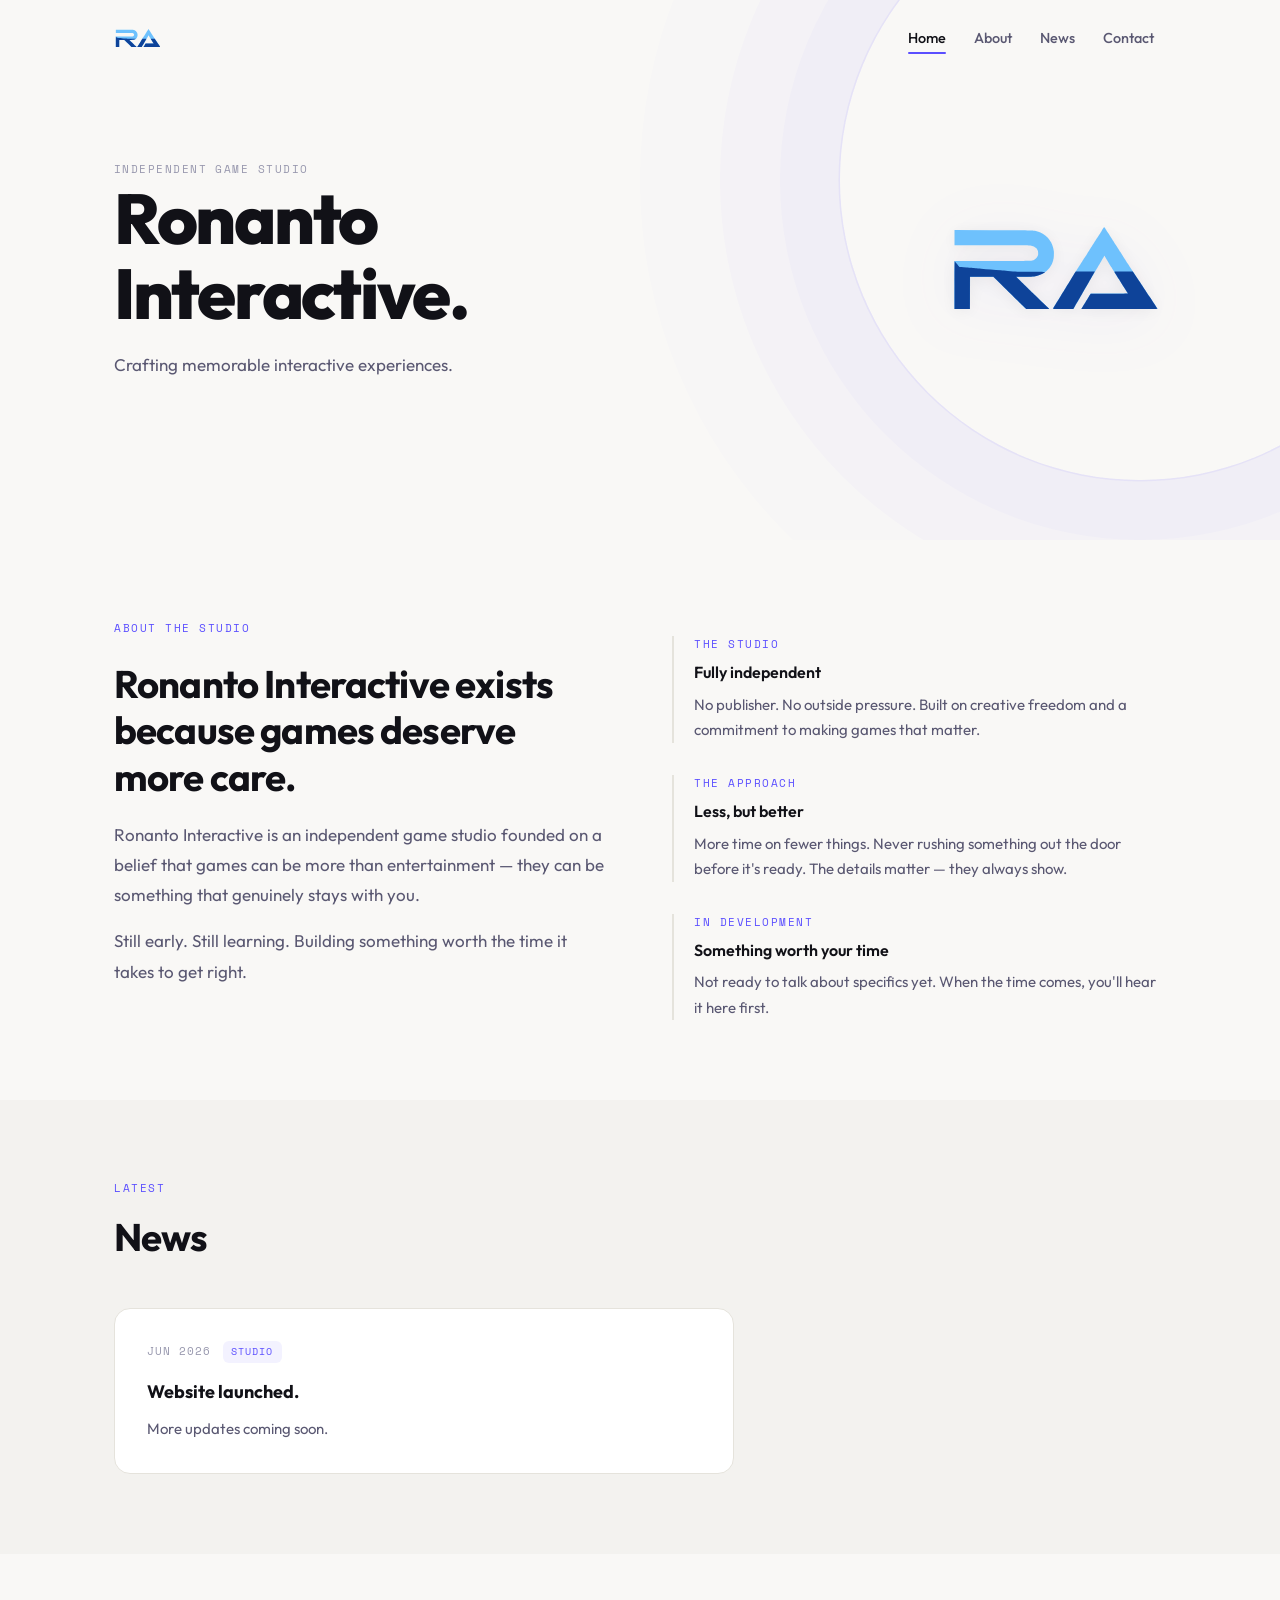
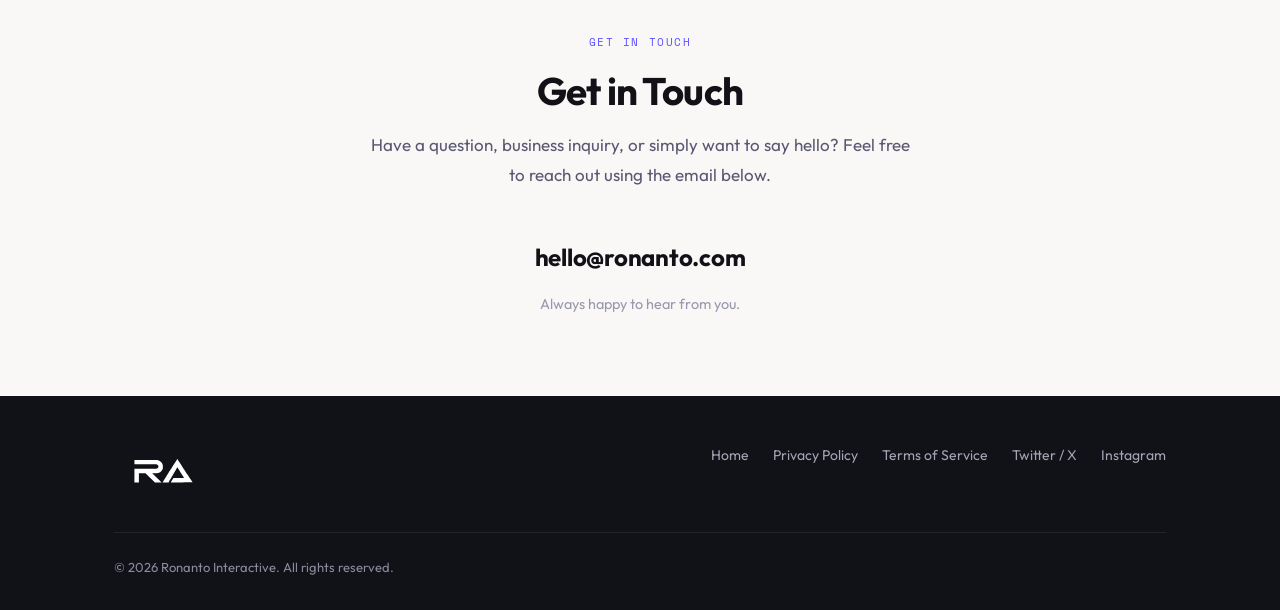
==== commit 22218421: "Optimize assets (SVGs & JPG), localize Google Fonts (GDPR), and add accessibility and spam protectio" ====
--- a/index.html
+++ b/index.html
@@ -6,13 +6,13 @@
   <meta http-equiv="X-UA-Compatible" content="IE=edge" />
 
   <!-- ─── Primary SEO ─────────────────────────────────────── -->
-  <title>Ronanto Interactive — Independent Game Studio</title>
+  <title>Ronanto Interactive | Independent Game Studio</title>
   <meta
     name="description"
-    content="Ronanto Interactive is an independent game studio crafting memorable interactive experiences. Built with intention, craft, and care."
+    content="Ronanto Interactive is an independent game studio crafting memorable interactive experiences. Built with intention, craft, and long-term quality."
   />
-  <meta name="robots"  content="index, follow" />
-  <meta name="author"  content="Ronanto Interactive" />
+  <meta name="robots" content="index, follow" />
+  <meta name="author" content="Ronanto Interactive" />
 
   <!-- Canonical URL -->
   <link rel="canonical" href="https://ronanto.com/" />
@@ -24,31 +24,46 @@
   <meta property="og:type"        content="website" />
   <meta property="og:url"         content="https://ronanto.com/" />
   <meta property="og:site_name"   content="Ronanto Interactive" />
-  <meta property="og:title"       content="Ronanto Interactive — Independent Game Studio" />
-  <meta property="og:description" content="Crafting memorable interactive experiences. Built with intention, craft, and care." />
+  <meta property="og:title"       content="Ronanto Interactive | Independent Game Studio" />
+  <meta property="og:description" content="Ronanto Interactive is an independent game studio crafting memorable interactive experiences. Built with intention, craft, and long-term quality." />
+  <meta property="og:image"       content="https://ronanto.com/images/og-image.jpg" />
+  <meta property="og:image:alt"   content="Ronanto Interactive — Independent Game Studio" />
+  <meta property="og:image:width"  content="1200" />
+  <meta property="og:image:height" content="630" />
 
   <!-- ─── Twitter / X Card ───────────────────────────────── -->
-  <meta name="twitter:card"        content="summary" />
+  <meta name="twitter:card"        content="summary_large_image" />
   <meta name="twitter:site"        content="@ronantogames" />
-  <meta name="twitter:title"       content="Ronanto Interactive" />
-  <meta name="twitter:description" content="An independent game studio crafting memorable interactive experiences." />
-
-  <!-- ─── Favicon (pointing to official PNG logo) ─────────── -->
-  <link rel="icon" type="image/png" href="images/logo/ronanto-logo.png" />
-
-  <!-- ─── Fonts ───────────────────────────────────────────── -->
-  <link rel="preconnect" href="https://fonts.googleapis.com" />
-  <link rel="preconnect" href="https://fonts.gstatic.com" crossorigin />
-  <link
-    href="https://fonts.googleapis.com/css2?family=Outfit:wght@400;500;600;700;800&family=Space+Mono:wght@400;700&display=swap"
-    rel="stylesheet"
-  />
+  <meta name="twitter:title"       content="Ronanto Interactive | Independent Game Studio" />
+  <meta name="twitter:description" content="An independent game studio crafting memorable interactive experiences. Built with intention, craft, and long-term quality." />
+  <meta name="twitter:image"       content="https://ronanto.com/images/og-image.jpg" />
+  <meta name="twitter:image:alt"   content="Ronanto Interactive — Independent Game Studio" />
+
+  <!-- ─── Favicon ───────────────────────────────────────────── -->
+  <link rel="icon" type="image/svg+xml" href="favicon.svg" />
 
   <!-- ─── Stylesheet ──────────────────────────────────────── -->
   <link rel="stylesheet" href="css/main.css" />
+
+  <!-- ─── Structured Data (JSON-LD) ──────────────────────── -->
+  <script type="application/ld+json">
+  {
+    "@context": "https://schema.org",
+    "@type": "Organization",
+    "name": "Ronanto Interactive",
+    "url": "https://ronanto.com",
+    "logo": "https://ronanto.com/images/logo/logo.svg",
+    "email": "hello@ronanto.com",
+    "sameAs": [
+      "https://x.com/ronantointeract",
+      "https://instagram.com/ronantointeractive"
+    ]
+  }
+  </script>
 </head>
 
 <body>
+  <a href="#main-content" class="skip-link">Skip to main content</a>
 
   <!-- ═══════════════════════════════════════════════════════
        NAVIGATION
@@ -59,7 +74,7 @@
 
       <a href="#hero" class="nav__logo" aria-label="Ronanto Interactive — go to top">
         <img
-          src="images/logo/ronanto-logo.png"
+          src="images/logo/logo.svg"
           alt="Ronanto Interactive logo"
           class="nav__logo-img"
           width="1536"
@@ -152,7 +167,7 @@
 
             <!-- Studio name — single H1 per page -->
             <h1 class="hero__title t-display" id="hero-heading">
-              Ronanto Interactive.
+              Ronanto<br>Interactive.
             </h1>
 
             <!-- Tagline -->
@@ -164,7 +179,7 @@
           <!-- Right: large logo -->
           <div class="hero__logo-wrap" aria-hidden="true">
             <img
-              src="images/logo/ronanto-logo.png"
+              src="images/logo/logo.svg"
               alt=""
               class="hero__logo-img"
               width="1536"
@@ -296,8 +311,10 @@
         </div>
 
         <div class="contact__body reveal reveal--d1">
-          <!-- Plain text — intentionally not a mailto link -->
-          <p class="contact__email-text">hello@ronanto.com</p>
+          <!-- Obfuscated email link for spam protection -->
+          <p class="contact__email-text">
+            <a href="#" class="obfuscated-email contact__email-link" data-user="hello" data-domain="ronanto.com">hello [at] ronanto.com</a>
+          </p>
           <p class="contact__note t-small">
             Always happy to hear from you.
           </p>
@@ -322,7 +339,7 @@
         <div class="footer__brand">
           <a href="#hero" aria-label="Ronanto Interactive — go to top">
             <img
-              src="images/logo/ronanto-logo-white.png"
+              src="images/logo/logo-white.svg"
               alt="Ronanto Interactive logo"
               class="footer__logo-img"
               width="1536"
@@ -339,10 +356,8 @@
           <a href="#hero">Home</a>
           <a href="privacy.html">Privacy Policy</a>
           <a href="terms.html">Terms of Service</a>
-          <!--
-            FUTURE: insert <a href="games.html">Games</a> here
-            when the Games page is ready.
-          -->
+          <a href="https://x.com/ronantointeract" target="_blank" rel="noopener noreferrer">Twitter / X</a>
+          <a href="https://instagram.com/ronantointeractive" target="_blank" rel="noopener noreferrer">Instagram</a>
         </nav>
 
       </div>
--- a/css/main.css
+++ b/css/main.css
@@ -21,8 +21,30 @@
      7. Responsive
      8. Utilities
    ============================================================ */
-
-@import url('https://fonts.googleapis.com/css2?family=Outfit:wght@400;500;600;700;800&family=Space+Mono:wght@400;700&display=swap');
+/* Localized Google Fonts */
+@font-face {
+  font-family: 'Outfit';
+  font-style: normal;
+  font-weight: 400 800; /* Variable font range */
+  font-display: swap;
+  src: url('../fonts/outfit-variable.woff2') format('woff2');
+}
+
+@font-face {
+  font-family: 'Space Mono';
+  font-style: normal;
+  font-weight: 400;
+  font-display: swap;
+  src: url('../fonts/spacemono-regular.woff2') format('woff2');
+}
+
+@font-face {
+  font-family: 'Space Mono';
+  font-style: normal;
+  font-weight: 700;
+  font-display: swap;
+  src: url('../fonts/spacemono-bold.woff2') format('woff2');
+}
 
 
 /* ============================================================
@@ -147,6 +169,34 @@
   border: none;
   background: none;
   color: inherit;
+}
+
+/* Accessibility: Keyboard focus outlines */
+a:focus-visible,
+button:focus-visible,
+summary:focus-visible {
+  outline: 3px solid var(--accent);
+  outline-offset: 4px;
+}
+
+/* Accessibility: Skip to Main Content Link */
+.skip-link {
+  position: absolute;
+  top: -100px;
+  left: 16px;
+  background-color: var(--accent);
+  color: #ffffff;
+  padding: 8px 16px;
+  z-index: 10000;
+  transition: top 0.2s ease-in-out;
+  text-decoration: none;
+  font-weight: 600;
+  border-radius: 4px;
+  font-family: var(--font-sans);
+}
+.skip-link:focus {
+  top: 16px;
+  outline: 3px solid var(--text-1);
 }
 
 
@@ -579,7 +629,7 @@
 }
 
 .hero__logo-img {
-  width: clamp(200px, 28vw, 380px);
+  width: clamp(140px, 18vw, 220px);
   height: auto;
   display: block;
   /* Soft entrance — slightly longer than text so it settles last */
@@ -1037,13 +1087,19 @@
     padding-top: 0;
   }
 
-  /* Collapse hero to single column, hide logo */
+  /* Collapse hero to single column, logo stacks below text */
   .hero__grid {
     grid-template-columns: 1fr;
+    gap: var(--s-10);
   }
 
   .hero__logo-wrap {
-    display: none;
+    display: flex;
+    justify-content: flex-start;
+  }
+
+  .hero__logo-img {
+    width: clamp(100px, 30vw, 150px);
   }
 }
 
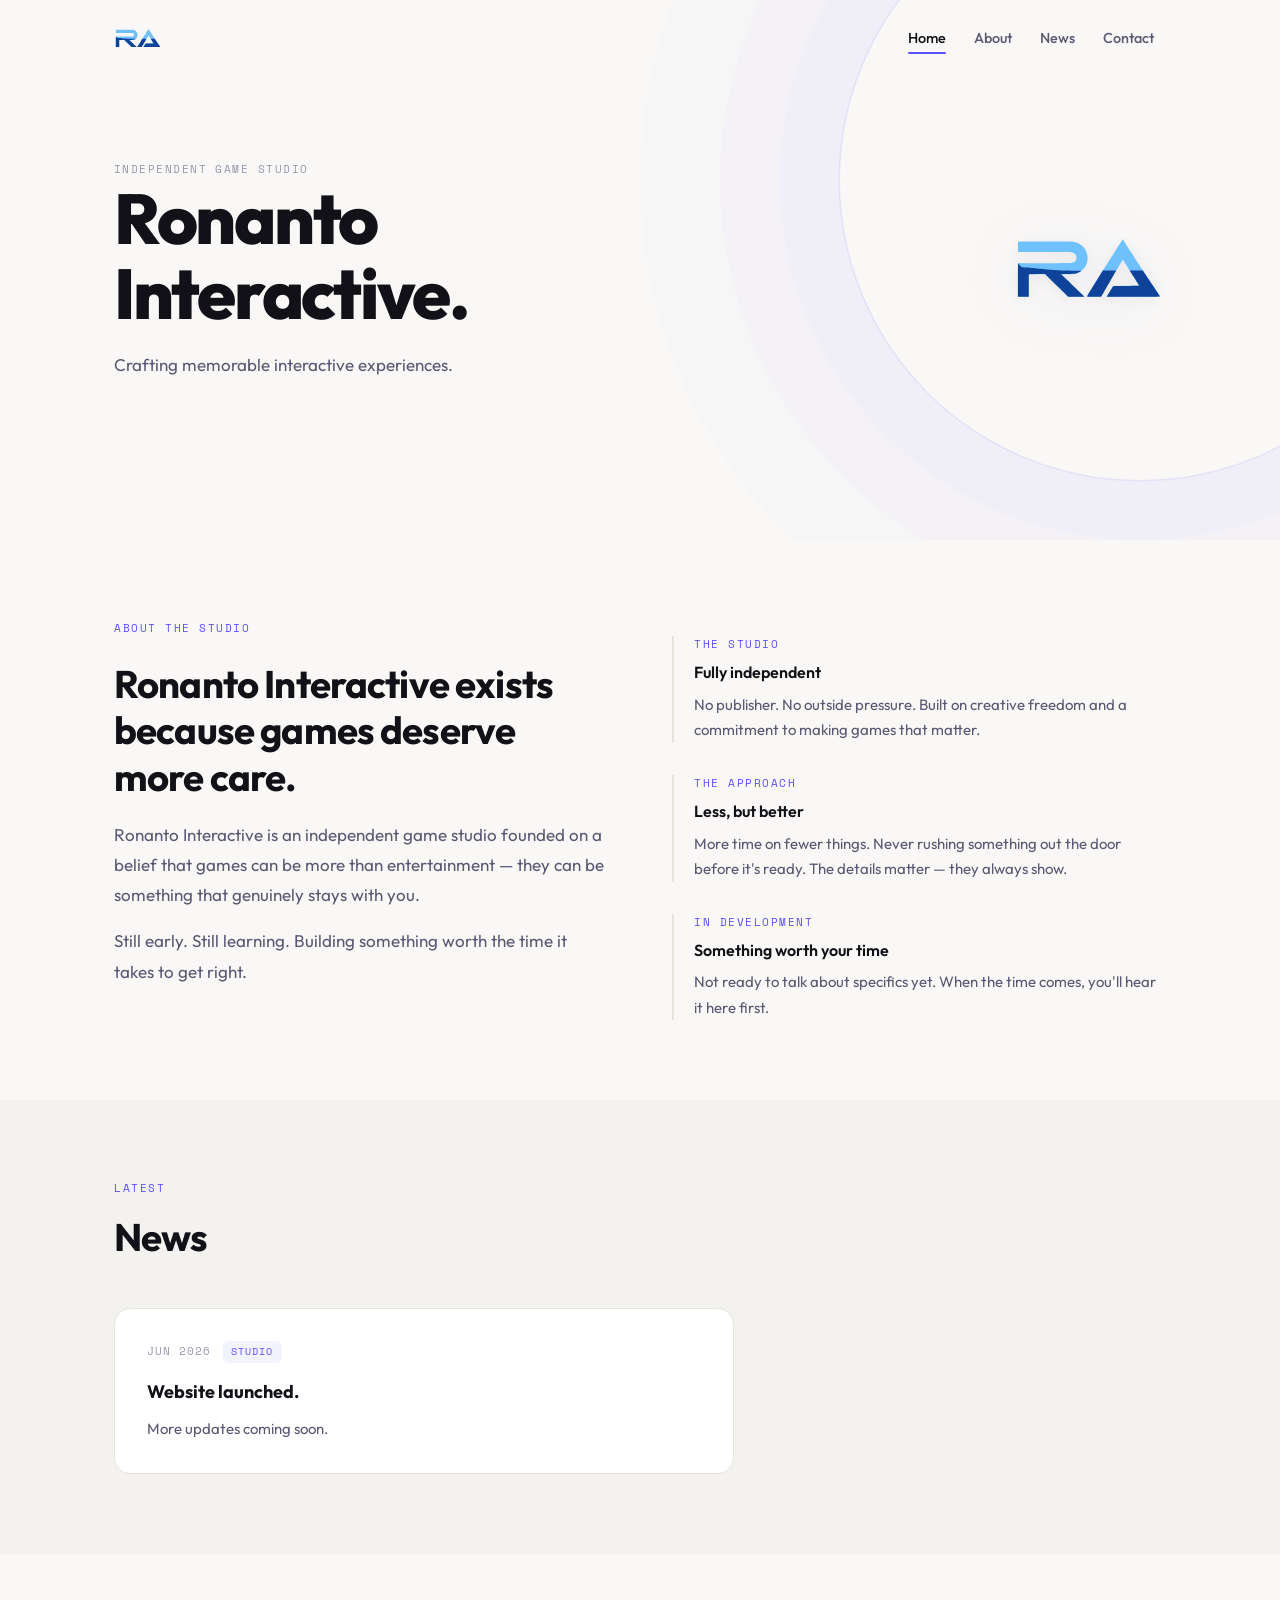
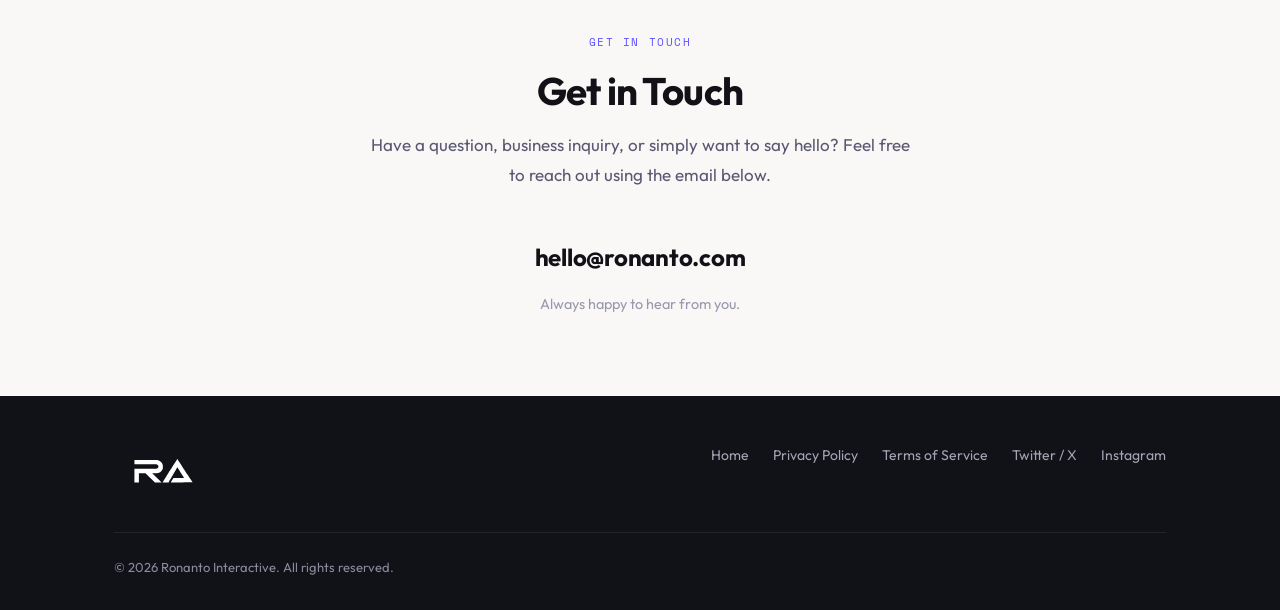
==== commit 542206b6: "Design: Shrink hero logo visual size further for better layout" ====
--- a/index.html
+++ b/index.html
@@ -43,7 +43,7 @@
   <link rel="icon" type="image/svg+xml" href="favicon.svg" />
 
   <!-- ─── Stylesheet ──────────────────────────────────────── -->
-  <link rel="stylesheet" href="css/main.css" />
+  <link rel="stylesheet" href="css/main.css?v=2.1" />
 
   <!-- ─── Structured Data (JSON-LD) ──────────────────────── -->
   <script type="application/ld+json">
@@ -63,7 +63,7 @@
 </head>
 
 <body>
-  <a href="#main-content" class="skip-link">Skip to main content</a>
+  <a href="#main-content" class="skip-link" style="position: absolute; top: -100px;">Skip to main content</a>
 
   <!-- ═══════════════════════════════════════════════════════
        NAVIGATION
--- a/css/main.css
+++ b/css/main.css
@@ -629,7 +629,7 @@
 }
 
 .hero__logo-img {
-  width: clamp(140px, 18vw, 220px);
+  width: clamp(100px, 12vw, 160px);
   height: auto;
   display: block;
   /* Soft entrance — slightly longer than text so it settles last */
@@ -1099,7 +1099,7 @@
   }
 
   .hero__logo-img {
-    width: clamp(100px, 30vw, 150px);
+    width: clamp(80px, 20vw, 110px);
   }
 }
 
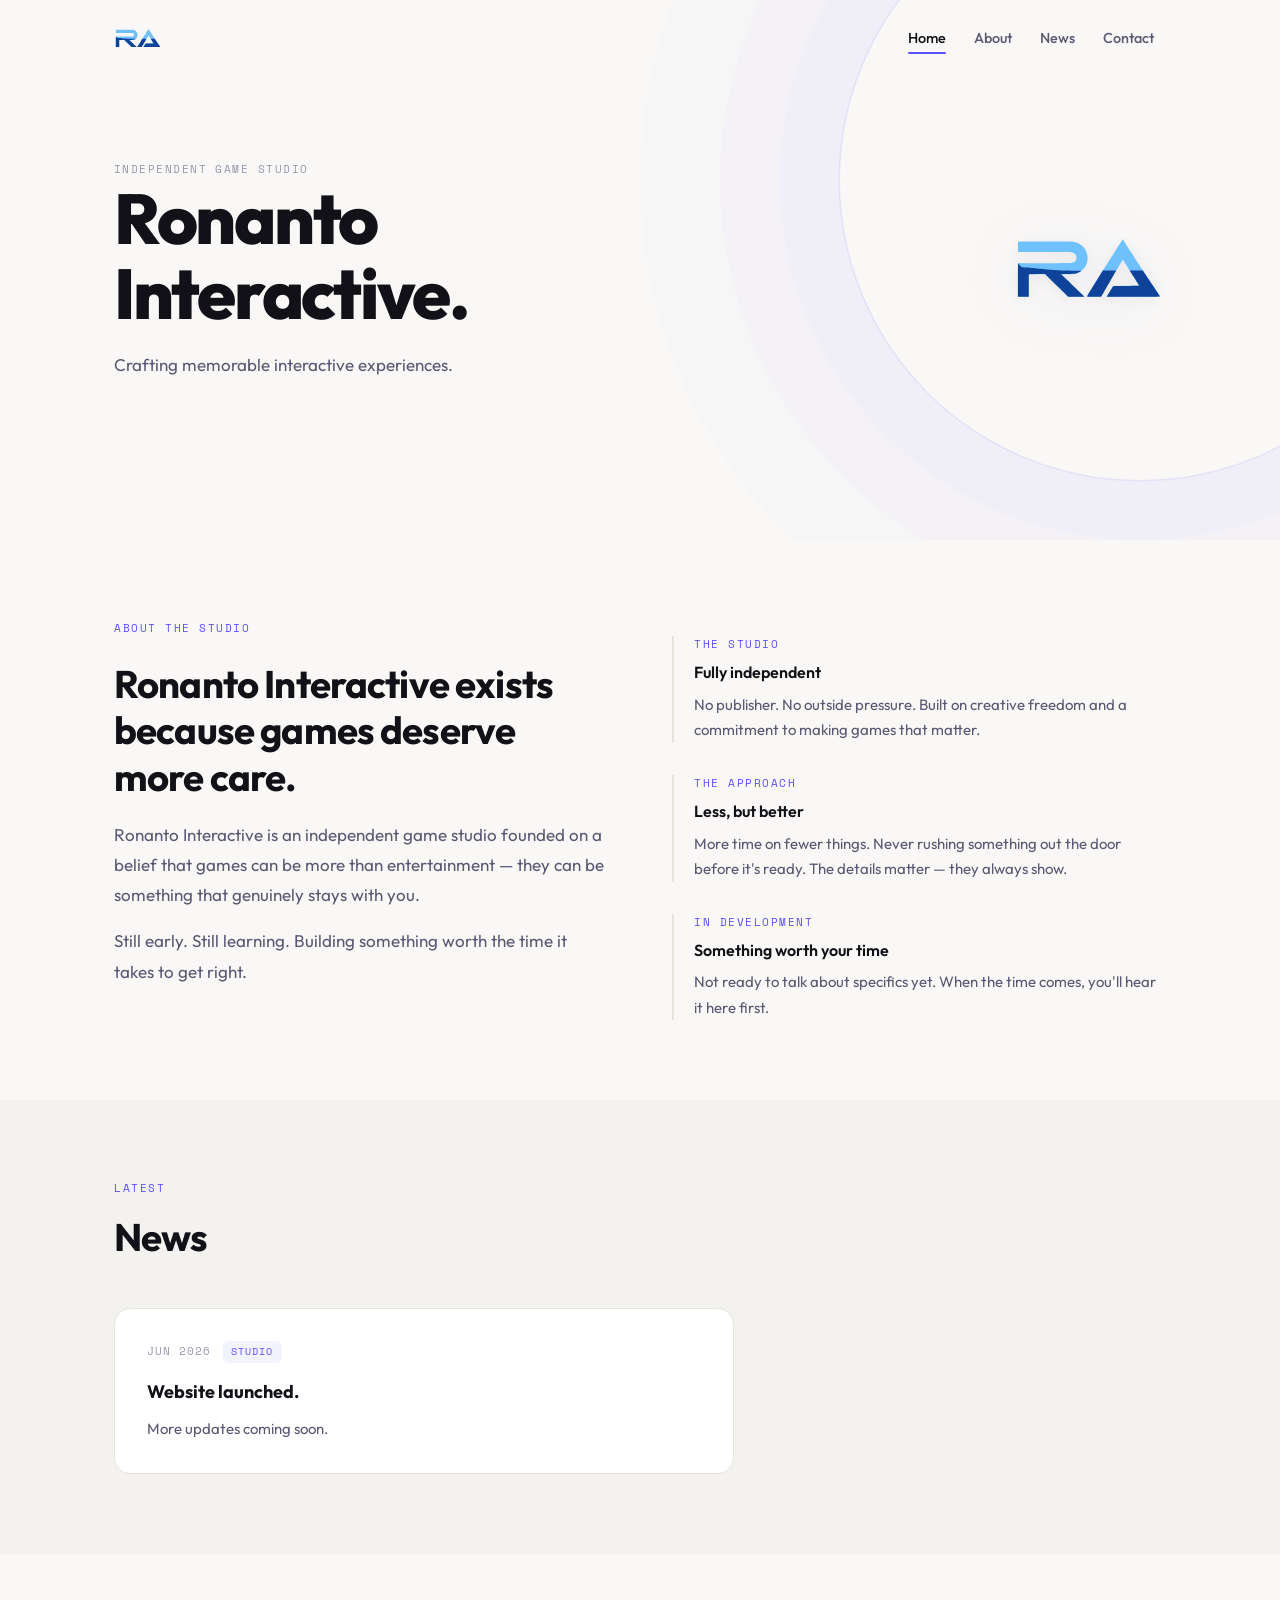
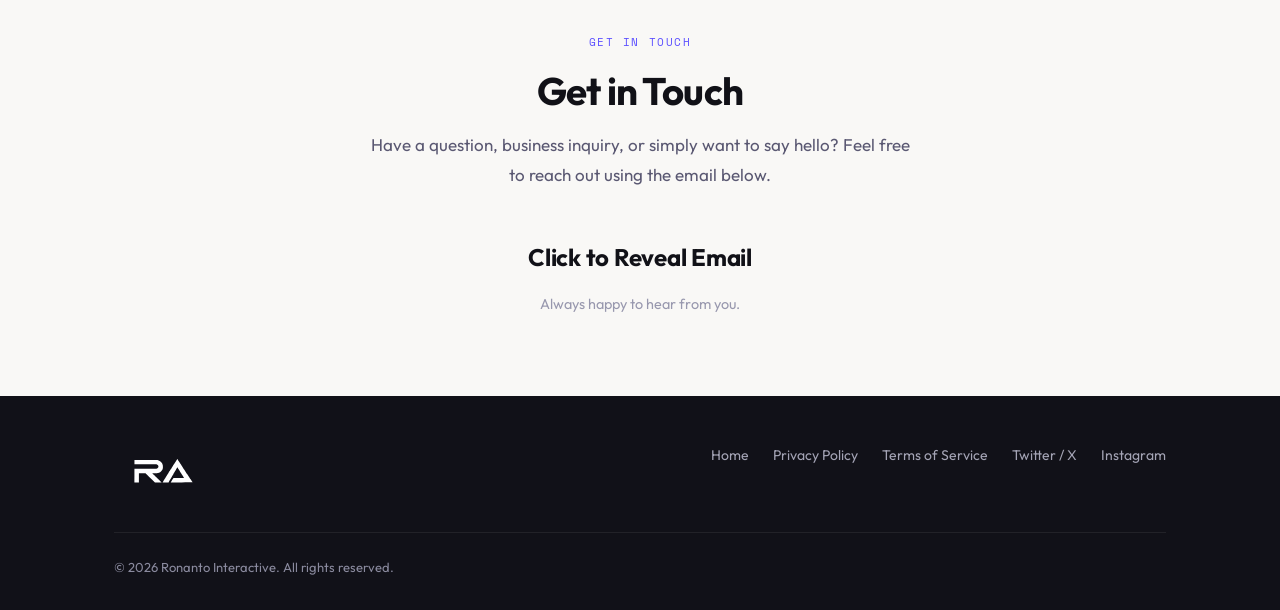
==== commit 24e0403d: "Fix: Add JS cache-busting, update email fallback, and shrink logo size" ====
--- a/index.html
+++ b/index.html
@@ -313,7 +313,7 @@
         <div class="contact__body reveal reveal--d1">
           <!-- Obfuscated email link for spam protection -->
           <p class="contact__email-text">
-            <a href="#" class="obfuscated-email contact__email-link" data-user="hello" data-domain="ronanto.com">hello [at] ronanto.com</a>
+            <a href="#" class="obfuscated-email contact__email-link" data-user="hello" data-domain="ronanto.com">Click to Reveal Email</a>
           </p>
           <p class="contact__note t-small">
             Always happy to hear from you.
@@ -377,7 +377,7 @@
   <!-- ═══════════════════════════════════════════════════════
        SCRIPTS
        ═══════════════════════════════════════════════════════ -->
-  <script src="js/main.js"></script>
+  <script src="js/main.js?v=2.1"></script>
 
   <!-- Inline: set copyright year dynamically -->
   <script>
